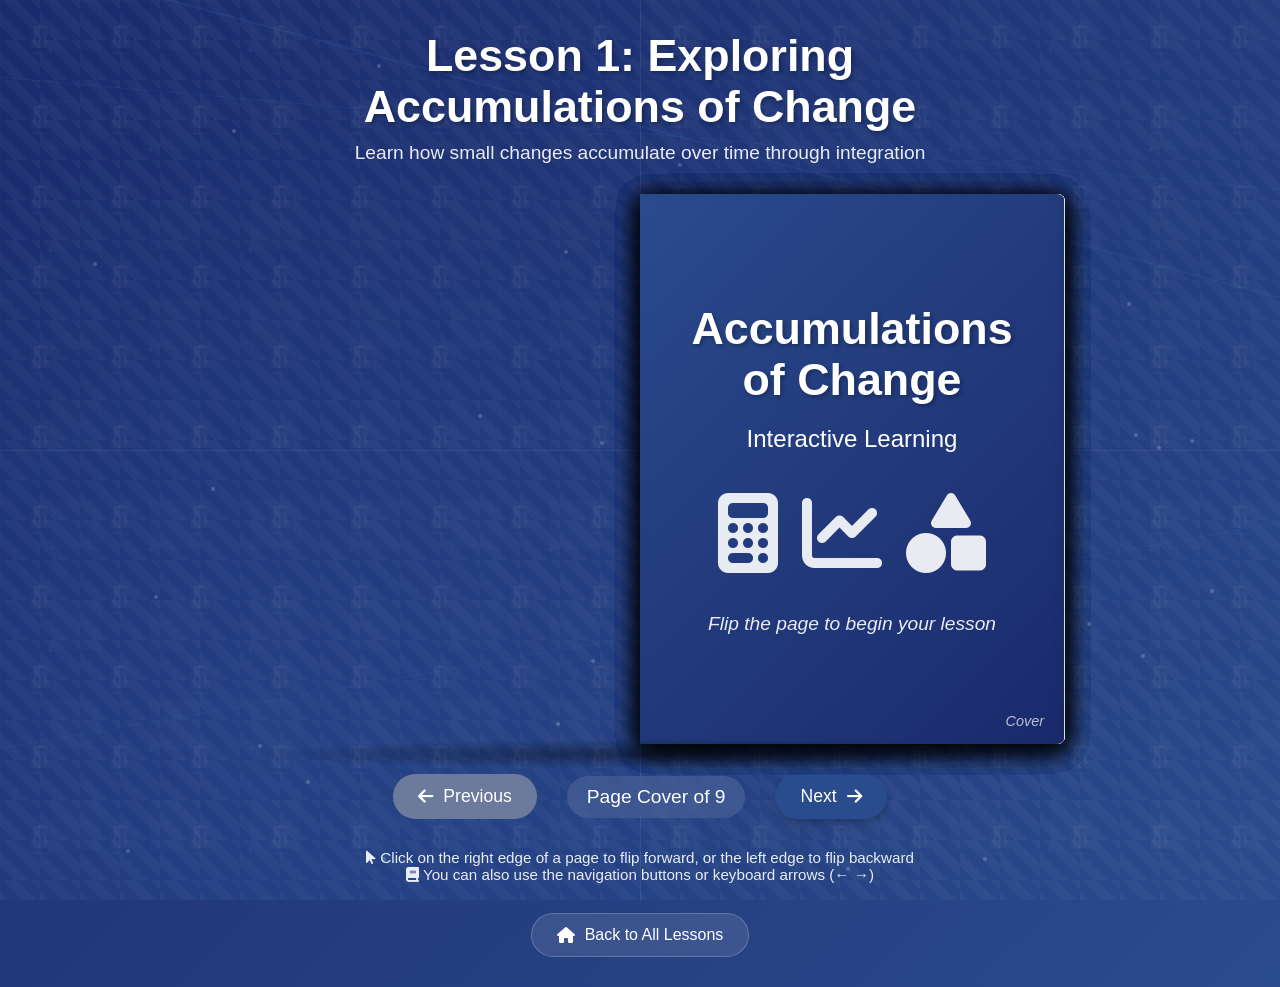
==== lesson1.html @ d8565ab4 "Add files via upload" ====
<!DOCTYPE html>
<html lang="en">
<head>
    <meta charset="UTF-8">
    <meta name="viewport" content="width=device-width, initial-scale=1.0">
    <title>Lesson 1: Accumulations of Change</title>
    <link rel="stylesheet" href="style.css">
    <link rel="stylesheet" href="https://cdnjs.cloudflare.com/ajax/libs/font-awesome/6.4.0/css/all.min.css">
</head>
<body>
    <div class="header">
        <h1>Lesson 1: Exploring Accumulations of Change</h1>
        <p>Learn how small changes accumulate over time through integration</p>
    </div>
    
    <div class="book-wrapper">
        <div class="book-container">
            <div class="book" id="book"></div>
            <div class="book-shadow"></div>
        </div>
    </div>
    
    <div class="controls">
        <button class="btn" id="prev-btn">
            <i class="fas fa-arrow-left"></i> Previous
        </button>
        
        <div class="page-indicator">
            Page <span id="current-page">1</span> of <span id="total-pages">8</span>
        </div>
        
        <button class="btn" id="next-btn">
            Next <i class="fas fa-arrow-right"></i>
        </button>
    </div>
    
    <div class="instructions">
        <p><i class="fas fa-mouse-pointer"></i> Click on the right edge of a page to flip forward, or the left edge to flip backward</p>
        <p><i class="fas fa-book"></i> You can also use the navigation buttons or keyboard arrows (← →)</p>
    </div>
    
    <div class="back-to-index">
        <a href="index.html">
            <i class="fas fa-home"></i> Back to All Lessons
        </a>
    </div>

    <script src="script.js"></script>
    <script>
        // Lesson 1 content - Accumulations of Change
        const lesson1Pages = [
            {
                bookTitle: "Accumulations of Change",
                title: "Introduction: Accumulations of Changes",
                content: `<p>The idea of <strong>accumulations of changes</strong> is one of the most powerful concepts in mathematics. It helps us answer this fundamental question:</p>
                <div class="math-example">
                    <p><strong>If you know HOW FAST something is changing, can you figure out HOW MUCH total change has happened?</strong></p>
                </div>
                <h3>Think of it like this:</h3>
                <p>1. <strong>Rate of change</strong> = speed, cost per item, growth per day, etc.<br>
                   &nbsp;&nbsp;&nbsp;(How fast something is piling up or being used)</p>
                <p>2. <strong>Small change</strong> = rate × a tiny bit of time (or quantity)<br>
                   &nbsp;&nbsp;&nbsp;Example: If speed is 60 mph for 0.1 hour, distance added = 60 × 0.1 = 6 miles</p>
                <p>3. <strong>Accumulation</strong> = Add up <em>all</em> those small changes<br>
                   &nbsp;&nbsp;&nbsp;This adding-up is what <strong>integration</strong> does in calculus</p>
                <h3>Visual Example</h3>
                <p>Imagine a car's speedometer (rate of change). The odometer (total distance) is just the <strong>accumulation of all speed × time slices</strong>. Integration is the math version of the odometer's job.</p>`
            },
            {
                title: "Example 1: Distance from Speed",
                content: `<h3>Problem:</h3>
                <p>A car moves with velocity <em>v(t) = 2t</em> (in meters/second), where <em>t</em> is time in seconds. Find the distance traveled between <em>t = 0</em> and <em>t = 5</em> seconds.</p>
                
                <div class="math-example">
                    <h3>Step 1 — Understand the accumulation idea</h3>
                    <p>Velocity is the <strong>rate of change</strong> of position.<br>
                    Small change in position over a tiny time interval <em>dt</em> is:<br>
                    <div class="formula">d(distance) = v(t) × dt</div></p>
                    <p>To accumulate (add up) all these small position changes from <em>t = 0</em> to <em>t = 5</em> means <strong>integrating v(t)</strong>.</p>
                </div>
                
                <div class="math-example">
                    <h3>Step 2 — Set up the integral</h3>
                    <div class="formula">Distance = ∫<sub>0</sub><sup>5</sup> v(t) dt = ∫<sub>0</sub><sup>5</sup> 2t dt</div>
                </div>
                
                <div class="math-example">
                    <h3>Step 3 — Evaluate</h3>
                    <div class="formula">∫ 2t dt = t² + C</div>
                    <p>So:</p>
                    <div class="formula">[t²]<sub>0</sub><sup>5</sup> = 5² - 0² = 25</div>
                </div>
                
                <h3>Step 4 — Interpret</h3>
                <p>The accumulated distance traveled = <strong>25 meters</strong>.</p>
                <p>This is a basic example: <strong>rate of change (velocity) integrated over time → net accumulation (distance)</strong>.</p>`
            },
            {
                title: "Example 2: Total Cost from Marginal Cost",
                content: `<h3>Problem:</h3>
                <p>A factory's <strong>marginal cost</strong> <em>C'(x)</em> (in dollars per item) to produce the <em>x</em>-th item is <em>C'(x) = 50 - 0.1x</em>. Find the total increase in cost from producing 10 items to producing 40 items.</p>
                
                <div class="math-example">
                    <h3>Step 1 — Understand the accumulation idea</h3>
                    <p>Marginal cost is the <strong>derivative</strong> of total cost <em>C(x)</em> with respect to number of items <em>x</em>.<br>
                    The extra cost for an additional <em>dx</em> items ≈ <em>C'(x) × dx</em>.<br>
                    Accumulating from <em>x = 10</em> to <em>x = 40</em> gives the increase in total cost over that range.</p>
                </div>
                
                <div class="math-example">
                    <h3>Step 2 — Set up the integral</h3>
                    <div class="formula">Increase in total cost = ∫<sub>10</sub><sup>40</sup> C'(x) dx = ∫<sub>10</sub><sup>40</sup> (50 - 0.1x) dx</div>
                </div>
                
                <div class="math-example">
                    <h3>Step 3 — Evaluate</h3>
                    <div class="formula">∫ (50 - 0.1x) dx = 50x - 0.1 × (x²/2) + k = 50x - 0.05x² + k</div>
                    <p>Evaluate definite integral:</p>
                    <div class="formula">[50x - 0.05x²]<sub>10</sub><sup>40</sup></div>
                    <p>First at <em>x = 40</em>:<br>
                    50(40) - 0.05(1600) = 2000 - 80 = 1920</p>
                    <p>Then at <em>x = 10</em>:<br>
                    50(10) - 0.05(100) = 500 - 5 = 495</p>
                    <p>Subtract:</p>
                    <div class="formula">1920 - 495 = 1425</div>
                </div>
                
                <h3>Step 4 — Interpret</h3>
                <p>Total additional cost going from production level 10 items to 40 items = <strong>$1,425</strong>.</p>
                <p>Again: <strong>rate of change (marginal cost) integrated over quantity → total accumulation (cost increase)</strong>.</p>`
            },
            {
    title: "Example 3: Piecewise Constant Velocity",
    content: `<h3>Graphical Problem:</h3>
    <p>Velocity <em>v(t)</em> (m/s) vs. time <em>t</em> (s) is piecewise constant:</p>
    <div class="formula">
        <div style="text-align: center; font-family: 'Cambria Math', serif;">
            v(t) = 
            <table style="display: inline-table; vertical-align: middle; margin: 0 10px;">
                <tr>
                    <td style="border-left: 2px solid #333; border-right: 2px solid #333; padding: 0 10px; text-align: center;">2</td>
                    <td style="padding-left: 10px;">0 ≤ t < 3</td>
                </tr>
                <tr>
                    <td style="border-left: 2px solid #333; border-right: 2px solid #333; padding: 0 10px; text-align: center;">-1</td>
                    <td style="padding-left: 10px;">3 ≤ t < 7</td>
                </tr>
                <tr>
                    <td style="border-left: 2px solid #333; border-right: 2px solid #333; padding: 0 10px; text-align: center;">0</td>
                    <td style="padding-left: 10px;">t ≥ 7</td>
                </tr>
            </table>
        </div>
    </div>
    <p>Initial position: <em>x(0) = 1 m</em>.<br>Find position at <em>t = 7 s</em>.</p>
    
    <!-- Rest of the content remains the same -->
    <div class="math-example">
        <h3>Step 1 — Graphical interpretation</h3>
        <p>The graph has horizontal segments:<br>
        • From t=0 to 3: rectangle height 2 (positive)<br>
        • From t=3 to 7: rectangle height -1 (negative)<br>
        • After t=7: height 0</p>
        <p>Position change = area under v(t) curve (signed area).</p>
    </div>
    
    <div class="math-example">
        <h3>Step 2 — Calculate accumulated change</h3>
        <div class="formula">Δx = ∫<sub>0</sub><sup>7</sup> v(t) dt</div>
        <p>For piecewise constant function:</p>
        <div class="formula">
            ∫<sub>0</sub><sup>3</sup> 2 dt = 2 × 3 = 6<br>
            ∫<sub>3</sub><sup>7</sup> (-1) dt = (-1) × 4 = -4
        </div>
        <div class="formula">Δx = 6 + (-4) = 2 m</div>
    </div>
    
    <div class="math-example">
        <h3>Step 3 — Add initial position</h3>
        <div class="formula">x(7) = x(0) + Δx = 1 + 2 = 3 m</div>
    </div>
    
    <h3>Step 4 — Interpret graphically</h3>
    <p>The net area under the velocity graph = 2 m of forward motion.<br>
    Initial position adds 1 m, so final position = 3 m from origin.</p>
    <p><strong>Key Insight:</strong> Areas above t-axis add; areas below subtract.</p>`
},
            {
                title: "Example 4: Triangular Rate Function",
                content: `<h3>Graphical Problem:</h3>
                <p>Water flows into a tank at rate <em>f(t)</em> (L/min) with triangular graph:</p>
                <div class="formula">
                • f(0) = 0<br>
                • Increases linearly to f(4) = 8<br>
                • Decreases linearly to f(10) = 0
                </div>
                <p>Tank starts empty. How much water at t = 10 min?</p>
                
                <div class="math-example">
                    <h3>Step 1 — Understand the graph shape</h3>
                    <p>The rate graph forms a triangle:<br>
                    • Peak at t=4, f=8<br>
                    • Base from t=0 to t=10<br>
                    Total volume = area under f(t) curve.</p>
                </div>
                
                <div class="math-example">
                    <h3>Step 2 — Calculate area in two parts</h3>
                    <p><strong>From t=0 to t=4:</strong> Right triangle, base=4, height=8</p>
                    <div class="formula">Area₁ = ½ × 4 × 8 = 16 L</div>
                    
                    <p><strong>From t=4 to t=10:</strong> Right triangle, base=6, height=8</p>
                    <div class="formula">Area₂ = ½ × 6 × 8 = 24 L</div>
                    
                    <p>Or recognize whole triangle: base=10, height=8</p>
                    <div class="formula">Total area = ½ × 10 × 8 = 40 L</div>
                </div>
                
                <div class="math-example">
                    <h3>Step 3 — Alternative calculus method</h3>
                    <p>For t=0 to 4: f(t) = 2t (slope = 8/4 = 2)</p>
                    <div class="formula">∫<sub>0</sub><sup>4</sup> 2t dt = [t²]<sub>0</sub><sup>4</sup> = 16</div>
                    
                    <p>For t=4 to 10: f(t) = 8 - (4/3)(t-4) (slope = -8/6 = -4/3)</p>
                    <div class="formula">∫<sub>4</sub><sup>10</sup> [8 - (4/3)(t-4)] dt</div>
                    <p>Let u = t-4, then:</p>
                    <div class="formula">∫<sub>0</sub><sup>6</sup> [8 - (4/3)u] du = [8u - (2/3)u²]<sub>0</sub><sup>6</sup><br>
                    = 48 - 24 = 24</div>
                </div>
                
                <h3>Step 4 — Total accumulation</h3>
                <div class="formula">V(10) = 16 + 24 = 40 L</div>
                <p><strong>Visual takeaway:</strong> The area under the triangular rate graph gives total accumulated water.</p>`
            },
            {
                title: "The Fundamental Connection",
                content: `<h3>Rate of Change ↔ Accumulation</h3>
                <p>These examples reveal the beautiful symmetry in calculus:</p>
                
                <div class="math-example">
                    <h3>Derivative (Differentiation)</h3>
                    <div class="formula">Given: Total amount<br>
                    Find: Rate of change</div>
                    <p><strong>Example:</strong> From distance function → find velocity</p>
                </div>
                
                <div class="math-example">
                    <h3>Integral (Integration)</h3>
                    <div class="formula">Given: Rate of change<br>
                    Find: Total accumulation</div>
                    <p><strong>Example:</strong> From velocity → find distance traveled</p>
                </div>
                
                <h3>The Fundamental Theorem of Calculus</h3>
                <p>This connection is formalized in one of the most important theorems in mathematics:</p>
                <div class="formula">∫<sub>a</sub><sup>b</sup> f'(x) dx = f(b) - f(a)</div>
                <p>In words: <em>The accumulation of the rate of change of f from a to b equals the total change in f from a to b.</em></p>
                
                <h3>Real-World Applications</h3>
                <p>This idea appears everywhere:</p>
                <p>• <strong>Physics:</strong> Velocity → Distance; Acceleration → Velocity</p>
                <p>• <strong>Economics:</strong> Marginal cost → Total cost; Marginal revenue → Total revenue</p>
                <p>• <strong>Biology:</strong> Growth rate → Total population</p>
                <p>• <strong>Engineering:</strong> Flow rate → Total volume</p>`
            },
            {
                title: "Visualizing Accumulation",
                content: `<h3>The Area Interpretation</h3>
                <p>Integration as accumulation has a beautiful geometric interpretation:</p>
                
                <div class="math-example">
                    <h3>Area Under a Curve</h3>
                    <p>The integral ∫<sub>a</sub><sup>b</sup> f(x) dx represents the <strong>area under the curve y = f(x)</strong> from x = a to x = b.</p>
                    <p>Why? Because each thin rectangle has area = height × width = f(x) × dx. Adding up all these rectangles gives the total area (total accumulation).</p>
                </div>
                
                <h3>Example Revisited: Distance from Speed</h3>
                <p>For <em>v(t) = 2t</em>:</p>
                <p>The area under the velocity curve from t=0 to t=5 is a triangle:</p>
                <div class="formula">Area = ½ × base × height = ½ × 5 × 10 = 25</div>
                <p>This matches our calculation! The area under the velocity curve equals the distance traveled.</p>
                
                <div class="math-example">
                    <h3>Key Insight</h3>
                    <p><strong>Integration = Adding up infinitely many infinitely thin rectangles</strong><br>
                    This solves the accumulation problem precisely.</p>
                </div>
                
                <h3>Net vs. Total Accumulation</h3>
                <p>Important distinction:</p>
                <p>• <strong>Net accumulation:</strong> ∫<sub>a</sub><sup>b</sup> f(x) dx (can be positive or negative)</p>
                <p>• <strong>Total accumulation:</strong> ∫<sub>a</sub><sup>b</sup> |f(x)| dx (always positive, sum of all changes)</p>
                <p>Example: If velocity goes negative (moving backward), net distance might be less than total distance traveled.</p>`
            },
            {
                title: "Summary and Practice",
                content: `<h3>Core Principle</h3>
                <div class="math-example">
                    <p><strong>Rate of Change → Integrated over interval → Total Accumulation</strong></p>
                </div>
                
                <h3>Step-by-Step Process</h3>
                <p>1. <strong>Identify the rate function</strong> (what's changing per unit)</p>
                <p>2. <strong>Set up the integral</strong> over the interval of interest</p>
                <p>3. <strong>Evaluate the integral</strong> (find the antiderivative)</p>
                <p>4. <strong>Interpret the result</strong> in context</p>
                
                <h3>Try It Yourself</h3>
                <div class="math-example">
                    <p><strong>Practice Problem 1:</strong><br>
                    Water flows into a tank at rate <em>r(t) = 3t²</em> liters/minute. How much water accumulates from t=1 to t=4 minutes?</p>
                    <p><em>Hint: Accumulation = ∫<sub>1</sub><sup>4</sup> 3t² dt</em></p>
                </div>
                
                <div class="math-example">
                    <p><strong>Practice Problem 2:</strong><br>
                    A population grows at rate <em>P'(t) = 100e<sup>0.02t</sup></em> people/year. Find the total population growth from year 0 to year 10.</p>
                </div>
                
                <h3>Key Formulas</h3>
                <div class="formula">Distance from velocity: ∫ v(t) dt</div>
                <div class="formula">Total cost from marginal cost: ∫ C'(x) dx</div>
                <div class="formula">Net change from rate: ∫<sub>a</sub><sup>b</sup> f'(x) dx = f(b) - f(a)</div>
                
                <p>Remember: Integration turns "how fast" into "how much" by accumulating all the tiny changes.</p>`
            }
        ];

        // Initialize the book with Lesson 1 content
        document.addEventListener('DOMContentLoaded', function() {
            initBook(lesson1Pages);
        });
    </script>
</body>
</html>
---- style.css ----
* {
    margin: 0;
    padding: 0;
    box-sizing: border-box;
    font-family: 'Segoe UI', Tahoma, Geneva, Verdana, sans-serif;
}

body {
    min-height: 100vh;
    background: linear-gradient(135deg, #1a2a6c, #2a4b8c);
    color: #333;
    overflow-x: hidden;
}

/* Book Container Styles */
.book-wrapper {
    position: relative;
    display: flex;
    justify-content: center;
    align-items: center;
    width: 100%;
    margin-bottom: 30px;
}

.book-container {
    position: relative;
    width: 850px;
    height: 550px;
    max-width: 90vw;
    perspective: 1800px;
    transform-style: preserve-3d;
}

.book {
    position: absolute;
    width: 100%;
    height: 100%;
    top: 0;
    left: 0;
    transform-style: preserve-3d;
    transform: translateX(0%) rotateY(0deg);
    transition: transform 0.8s cubic-bezier(0.175, 0.885, 0.32, 1.275);
}

.page {
    position: absolute;
    width: 50%;
    height: 100%;
    top: 0;
    left: 50%;
    transform-origin: left center;
    transform-style: preserve-3d;
    transition: transform 1.2s cubic-bezier(0.645, 0.045, 0.355, 1);
    box-shadow: 0 5px 25px rgba(0, 0, 0, 0.3);
    border-radius: 0 8px 8px 0;
    overflow: hidden;
    background-color: #f9f9f9;
}

.page-front, .page-back {
    position: absolute;
    width: 100%;
    height: 100%;
    top: 0;
    left: 0;
    backface-visibility: hidden;
    padding: 35px;
    background-color: #f9f9f9;
    display: flex;
    flex-direction: column;
    justify-content: space-between;
}

.page-front {
    border-right: 1px solid #ddd;
    box-shadow: inset -5px 0 10px rgba(0, 0, 0, 0.05);
}

.page-back {
    transform: rotateY(180deg);
    border-left: 1px solid #ddd;
    box-shadow: inset 5px 0 10px rgba(0, 0, 0, 0.05);
}

.page-number {
    position: absolute;
    bottom: 15px;
    font-size: 0.9rem;
    color: #666;
    font-style: italic;
}

.page-front .page-number {
    right: 20px;
}

.page-back .page-number {
    left: 20px;
}

.page-header {
    font-size: 1.8rem;
    color: #2a4b8c;
    margin-bottom: 20px;
    padding-bottom: 12px;
    border-bottom: 2px solid #e6e6e6;
}

.page-content {
    flex-grow: 1;
    overflow-y: auto;
    padding-right: 10px;
    line-height: 1.7;
}

.page-content h3 {
    color: #1a2a6c;
    margin: 18px 0 12px 0;
    font-size: 1.3rem;
}

.page-content p {
    margin-bottom: 15px;
}

.math-example {
    background-color: #f0f4ff;
    padding: 18px;
    border-radius: 8px;
    border-left: 4px solid #2a4b8c;
    margin: 18px 0;
    box-shadow: 0 3px 8px rgba(0, 0, 0, 0.05);
}

.formula {
    font-family: 'Cambria Math', serif;
    font-size: 1.4rem;
    text-align: center;
    padding: 12px;
    background-color: white;
    border-radius: 6px;
    box-shadow: 0 3px 6px rgba(0,0,0,0.08);
    margin: 12px 0;
    border: 1px solid #e0e0e0;
}

/* Controls */
.header {
    text-align: center;
    margin: 30px 0;
    color: white;
    max-width: 800px;
    margin-left: auto;
    margin-right: auto;
    padding: 0 20px;
}

.header h1 {
    font-size: 2.8rem;
    margin-bottom: 10px;
    text-shadow: 2px 2px 4px rgba(0, 0, 0, 0.3);
}

.header p {
    font-size: 1.2rem;
    opacity: 0.9;
}

.controls {
    display: flex;
    justify-content: center;
    align-items: center;
    gap: 30px;
    margin: 20px 0 30px 0;
    z-index: 10;
}

.btn {
    padding: 12px 25px;
    background-color: #2a4b8c;
    color: white;
    border: none;
    border-radius: 50px;
    font-size: 1.1rem;
    cursor: pointer;
    transition: all 0.3s ease;
    display: flex;
    align-items: center;
    gap: 10px;
    box-shadow: 0 4px 8px rgba(0, 0, 0, 0.2);
}

.btn:hover {
    background-color: #1a2a6c;
    transform: translateY(-3px);
    box-shadow: 0 6px 12px rgba(0, 0, 0, 0.25);
}

.btn:disabled {
    background-color: #6c7a9c;
    cursor: not-allowed;
    transform: none;
    box-shadow: none;
}

.page-indicator {
    color: white;
    font-size: 1.2rem;
    padding: 10px 20px;
    background-color: rgba(255, 255, 255, 0.1);
    border-radius: 50px;
    min-width: 140px;
    text-align: center;
    backdrop-filter: blur(5px);
}

.instructions {
    color: white;
    text-align: center;
    margin: 30px 0;
    max-width: 600px;
    margin-left: auto;
    margin-right: auto;
    opacity: 0.9;
    font-size: 0.95rem;
    padding: 0 20px;
}

/* Page flipping states */
.flipped {
    transform: rotateY(-180deg);
}

/* Decorative book shadow */
.book-shadow {
    position: absolute;
    width: 90%;
    height: 30px;
    bottom: -25px;
    left: 5%;
    background: radial-gradient(ellipse at center, rgba(0,0,0,0.4) 0%, rgba(0,0,0,0) 70%);
    border-radius: 50%;
    z-index: 1;
}

/* Back to index link */
.back-to-index {
    text-align: center;
    margin: 30px 0;
}

.back-to-index a {
    display: inline-flex;
    align-items: center;
    gap: 10px;
    padding: 12px 25px;
    background-color: rgba(255, 255, 255, 0.1);
    color: white;
    text-decoration: none;
    border-radius: 50px;
    transition: all 0.3s ease;
    backdrop-filter: blur(5px);
    border: 1px solid rgba(255, 255, 255, 0.2);
}

.back-to-index a:hover {
    background-color: rgba(255, 255, 255, 0.2);
    transform: translateY(-3px);
    box-shadow: 0 5px 15px rgba(0, 0, 0, 0.2);
}

/* Responsive adjustments */
@media (max-width: 900px) {
    .book-container {
        height: 500px;
    }
    
    .page-header {
        font-size: 1.6rem;
    }
    
    .header h1 {
        font-size: 2.3rem;
    }
}

@media (max-width: 768px) {
    .book-container {
        height: 450px;
    }
    
    .page-front, .page-back {
        padding: 25px 18px;
    }
    
    .header h1 {
        font-size: 2rem;
    }
    
    .controls {
        flex-direction: column;
        gap: 15px;
    }
}

@media (max-width: 600px) {
    .book-container {
        height: 400px;
    }
    
    .page-header {
        font-size: 1.4rem;
    }
    
    .page-content h3 {
        font-size: 1.2rem;
    }
    
    .formula {
        font-size: 1.2rem;
        padding: 10px;
    }
}

/* Hide scrollbar for page content */
.page-content::-webkit-scrollbar {
    width: 6px;
}

.page-content::-webkit-scrollbar-track {
    background: #f1f1f1;
    border-radius: 3px;
}

.page-content::-webkit-scrollbar-thumb {
    background: #c1c1c1;
    border-radius: 3px;
}

.page-content::-webkit-scrollbar-thumb:hover {
    background: #a1a1a1;
}

/* ===== COOL MATH BACKGROUND DESIGN ===== */
body::before {
    content: "";
    position: fixed;
    top: 0;
    left: 0;
    width: 100%;
    height: 100%;
    background: 
        /* Large grid for depth */
        linear-gradient(rgba(42, 75, 140, 0.1) 1px, transparent 1px),
        linear-gradient(90deg, rgba(42, 75, 140, 0.1) 1px, transparent 1px),
        /* Dots pattern */
        radial-gradient(circle at 25% 25%, rgba(74, 144, 226, 0.15) 1px, transparent 2px),
        radial-gradient(circle at 75% 75%, rgba(74, 144, 226, 0.15) 1px, transparent 2px),
        /* Diagonal lines */
        repeating-linear-gradient(
            45deg,
            transparent,
            transparent 10px,
            rgba(255, 255, 255, 0.03) 10px,
            rgba(255, 255, 255, 0.03) 20px
        ),
        /* Main gradient */
        linear-gradient(135deg, #1a2a6c, #2a4b8c);
    
    background-size: 
        100px 100px, /* Grid size */
        100px 100px, /* Grid size */
        200px 200px, /* Dots pattern */
        200px 200px, /* Dots pattern */
        40px 40px,   /* Diagonal lines */
        cover;       /* Main gradient */
    
    z-index: -1;
    pointer-events: none;
}

/* Floating math symbols animation */
body::after {
    content: "";
    position: fixed;
    top: 0;
    left: 0;
    width: 100%;
    height: 100%;
    background-image: 
        url("data:image/svg+xml,%3Csvg xmlns='http://www.w3.org/2000/svg' width='100' height='100' viewBox='0 0 100 100'%3E%3Ctext x='50' y='60' font-family='Arial' font-size='40' text-anchor='middle' fill='rgba(255,255,255,0.05)'%3E∫%3C/text%3E%3C/svg%3E"),
        url("data:image/svg+xml,%3Csvg xmlns='http://www.w3.org/2000/svg' width='100' height='100' viewBox='0 0 100 100'%3E%3Ctext x='50' y='60' font-family='Arial' font-size='40' text-anchor='middle' fill='rgba(255,255,255,0.05)'%3E∑%3C/text%3E%3C/svg%3E"),
        url("data:image/svg+xml,%3Csvg xmlns='http://www.w3.org/2000/svg' width='100' height='100' viewBox='0 0 100 100'%3E%3Ctext x='50' y='60' font-family='Arial' font-size='40' text-anchor='middle' fill='rgba(255,255,255,0.05)'%3E∞%3C/text%3E%3C/svg%3E"),
        url("data:image/svg+xml,%3Csvg xmlns='http://www.w3.org/2000/svg' width='100' height='100' viewBox='0 0 100 100'%3E%3Ctext x='50' y='60' font-family='Arial' font-size='40' text-anchor='middle' fill='rgba(255,255,255,0.05)'%3Eπ%3C/text%3E%3C/svg%3E"),
        url("data:image/svg+xml,%3Csvg xmlns='http://www.w3.org/2000/svg' width='100' height='100' viewBox='0 0 100 100'%3E%3Ctext x='50' y='60' font-family='Arial' font-size='40' text-anchor='middle' fill='rgba(255,255,255,0.05)'%3EΔ%3C/text%3E%3C/svg%3E"),
        url("data:image/svg+xml,%3Csvg xmlns='http://www.w3.org/2000/svg' width='100' height='100' viewBox='0 0 100 100'%3E%3Ctext x='50' y='60' font-family='Arial' font-size='40' text-anchor='middle' fill='rgba(255,255,255,0.05)'%3Eθ%3C/text%3E%3C/svg%3E");
    
    background-size: 80px 80px;
    opacity: 0.4;
    z-index: -1;
    pointer-events: none;
    animation: floatSymbols 120s linear infinite;
}

/* Animated graph lines */
.graph-lines {
    position: fixed;
    top: 0;
    left: 0;
    width: 100%;
    height: 100%;
    z-index: -1;
    pointer-events: none;
    overflow: hidden;
}

.graph-line {
    position: absolute;
    background: rgba(74, 144, 226, 0.1);
    animation: drawGraph 20s linear infinite;
}

.graph-line:nth-child(1) {
    top: 30%;
    left: -100px;
    width: 200%;
    height: 2px;
    transform: rotate(15deg);
    animation-delay: 0s;
}

.graph-line:nth-child(2) {
    top: 60%;
    left: -100px;
    width: 200%;
    height: 1px;
    transform: rotate(-10deg);
    animation-delay: 5s;
}

.graph-line:nth-child(3) {
    top: 20%;
    left: -100px;
    width: 200%;
    height: 1px;
    transform: rotate(5deg);
    animation-delay: 10s;
}

/* Coordinate system */
.coordinate-system {
    position: fixed;
    top: 0;
    left: 0;
    width: 100%;
    height: 100%;
    z-index: -1;
    pointer-events: none;
}

.x-axis, .y-axis {
    position: absolute;
    background: rgba(255, 255, 255, 0.08);
}

.x-axis {
    top: 50%;
    left: 0;
    width: 100%;
    height: 1px;
}

.y-axis {
    top: 0;
    left: 50%;
    width: 1px;
    height: 100%;
}

/* Animated particles */
.math-particles {
    position: fixed;
    top: 0;
    left: 0;
    width: 100%;
    height: 100%;
    z-index: -1;
    pointer-events: none;
}

.particle {
    position: absolute;
    width: 4px;
    height: 4px;
    background: rgba(255, 255, 255, 0.2);
    border-radius: 50%;
    animation: floatParticle 15s infinite linear;
}

/* Parallax layers */
.parallax-layer {
    position: fixed;
    top: 0;
    left: 0;
    width: 100%;
    height: 100%;
    z-index: -1;
    pointer-events: none;
}

.layer-1 {
    background: 
        radial-gradient(circle at 20% 80%, rgba(74, 144, 226, 0.15) 0%, transparent 50%),
        radial-gradient(circle at 80% 20%, rgba(26, 42, 108, 0.15) 0%, transparent 50%);
    opacity: 0.6;
}

.layer-2 {
    background: 
        repeating-linear-gradient(
            90deg,
            transparent,
            transparent 50px,
            rgba(255, 255, 255, 0.02) 50px,
            rgba(255, 255, 255, 0.02) 100px
        ),
        repeating-linear-gradient(
            0deg,
            transparent,
            transparent 50px,
            rgba(255, 255, 255, 0.02) 50px,
            rgba(255, 255, 255, 0.02) 100px
        );
    opacity: 0.3;
}

/* Animations */
@keyframes floatSymbols {
    0% {
        background-position: 
            0% 0%,
            10% 20%,
            20% 40%,
            30% 60%,
            40% 80%,
            50% 100%;
    }
    100% {
        background-position: 
            100% 100%,
            110% 120%,
            120% 140%,
            130% 160%,
            140% 180%,
            150% 200%;
    }
}

@keyframes drawGraph {
    0% {
        transform: translateX(-100%) rotate(var(--rotate, 0deg));
    }
    100% {
        transform: translateX(100%) rotate(var(--rotate, 0deg));
    }
}

@keyframes floatParticle {
    0% {
        transform: translateY(100vh) translateX(0) rotate(0deg);
        opacity: 0;
    }
    10% {
        opacity: 0.5;
    }
    90% {
        opacity: 0.5;
    }
    100% {
        transform: translateY(-100px) translateX(100px) rotate(360deg);
        opacity: 0;
    }
}

/* Enhanced body styles with the new background */
body {
    min-height: 100vh;
    background: linear-gradient(135deg, #1a2a6c, #2a4b8c);
    color: #333;
    overflow-x: hidden;
    position: relative;
}
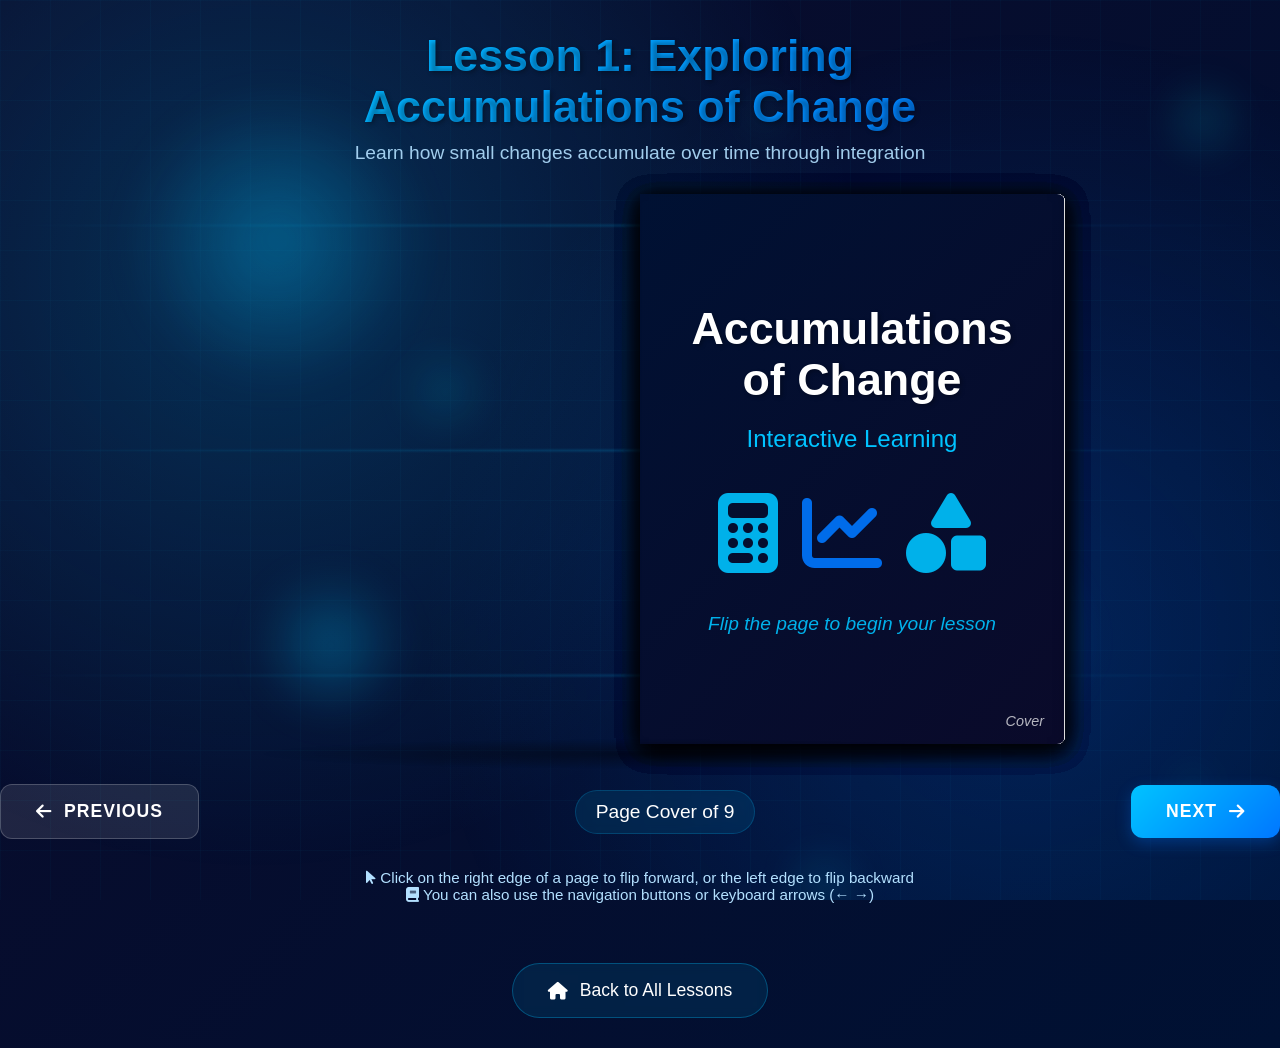
==== commit 5638f67f: "Update lesson1.html" ====
--- a/lesson1.html
+++ b/lesson1.html
@@ -4,7 +4,7 @@
     <meta charset="UTF-8">
     <meta name="viewport" content="width=device-width, initial-scale=1.0">
     <title>Lesson 1: Accumulations of Change</title>
-    <link rel="stylesheet" href="style.css">
+    <link rel="stylesheet" href="./style.css">
     <link rel="stylesheet" href="https://cdnjs.cloudflare.com/ajax/libs/font-awesome/6.4.0/css/all.min.css">
 </head>
 <body>
@@ -332,4 +332,5 @@
         });
     </script>
 </body>
-</html>+
+</html>
--- a/style.css
+++ b/style.css
@@ -7,12 +7,389 @@
 
 body {
     min-height: 100vh;
-    background: linear-gradient(135deg, #1a2a6c, #2a4b8c);
-    color: #333;
+    background: linear-gradient(135deg, #0a0a2a, #001133);
+    color: #e6f7ff;
     overflow-x: hidden;
-}
-
-/* Book Container Styles */
+    position: relative;
+}
+
+/* Neon Background Effects */
+.neon-bg {
+    position: fixed;
+    top: 0;
+    left: 0;
+    width: 100%;
+    height: 100%;
+    z-index: -1;
+    overflow: hidden;
+}
+
+.neon-grid {
+    position: absolute;
+    width: 100%;
+    height: 100%;
+    background-image: 
+        linear-gradient(rgba(0, 195, 255, 0.1) 1px, transparent 1px),
+        linear-gradient(90deg, rgba(0, 195, 255, 0.1) 1px, transparent 1px);
+    background-size: 50px 50px;
+    opacity: 0.3;
+}
+
+.neon-pulse {
+    position: absolute;
+    width: 100%;
+    height: 100%;
+    background: radial-gradient(circle at 20% 30%, rgba(0, 195, 255, 0.2) 0%, transparent 50%),
+               radial-gradient(circle at 80% 70%, rgba(0, 119, 255, 0.2) 0%, transparent 50%);
+    animation: pulse 8s ease-in-out infinite alternate;
+}
+
+.neon-orbs {
+    position: absolute;
+    width: 100%;
+    height: 100%;
+}
+
+.neon-orb {
+    position: absolute;
+    border-radius: 50%;
+    background: radial-gradient(circle, rgba(0, 195, 255, 0.3), transparent 70%);
+    filter: blur(20px);
+    animation: float 15s infinite linear;
+}
+
+.neon-orb:nth-child(1) {
+    width: 300px;
+    height: 300px;
+    top: 10%;
+    left: 10%;
+    animation-duration: 20s;
+}
+
+.neon-orb:nth-child(2) {
+    width: 200px;
+    height: 200px;
+    top: 60%;
+    right: 15%;
+    animation-duration: 15s;
+    animation-delay: -5s;
+}
+
+.neon-orb:nth-child(3) {
+    width: 150px;
+    height: 150px;
+    bottom: 20%;
+    left: 20%;
+    animation-duration: 25s;
+    animation-delay: -10s;
+}
+
+.neon-lines {
+    position: absolute;
+    width: 100%;
+    height: 100%;
+}
+
+.neon-line {
+    position: absolute;
+    background: linear-gradient(90deg, transparent, rgba(0, 195, 255, 0.4), transparent);
+    height: 1px;
+    width: 100%;
+    filter: blur(1px);
+    animation: scan 4s linear infinite;
+}
+
+.neon-line:nth-child(1) {
+    top: 25%;
+    animation-delay: 0s;
+}
+
+.neon-line:nth-child(2) {
+    top: 50%;
+    animation-delay: -2s;
+}
+
+.neon-line:nth-child(3) {
+    top: 75%;
+    animation-delay: -1s;
+}
+
+/* Index Page Specific Styles */
+.lessons-container {
+    max-width: 1200px;
+    margin: 0 auto;
+    padding: 40px 20px;
+    position: relative;
+    z-index: 1;
+}
+
+.lessons-header {
+    text-align: center;
+    margin-bottom: 60px;
+    padding: 40px 20px;
+    background: rgba(0, 30, 60, 0.7);
+    backdrop-filter: blur(10px);
+    border-radius: 20px;
+    border: 1px solid rgba(0, 195, 255, 0.3);
+    box-shadow: 
+        0 10px 30px rgba(0, 0, 0, 0.4),
+        inset 0 1px 0 rgba(255, 255, 255, 0.1),
+        0 0 20px rgba(0, 195, 255, 0.2);
+}
+
+.lessons-header h1 {
+    font-size: 3.5rem;
+    margin-bottom: 20px;
+    background: linear-gradient(135deg, #00c3ff, #0077ff);
+    -webkit-background-clip: text;
+    -webkit-text-fill-color: transparent;
+    text-shadow: 0 0 20px rgba(0, 195, 255, 0.3);
+    letter-spacing: 1px;
+}
+
+.lessons-header p {
+    font-size: 1.3rem;
+    color: #b3e0ff;
+    max-width: 800px;
+    margin: 0 auto 30px;
+    line-height: 1.6;
+}
+
+.feature-highlight {
+    font-size: 1.1rem;
+    margin-top: 30px;
+    background: rgba(0, 195, 255, 0.1);
+    padding: 20px;
+    border-radius: 15px;
+    border: 1px solid rgba(0, 195, 255, 0.2);
+    color: #00c3ff;
+    box-shadow: 0 0 15px rgba(0, 195, 255, 0.1);
+}
+
+.lessons-grid {
+    display: grid;
+    grid-template-columns: repeat(auto-fill, minmax(350px, 1fr));
+    gap: 30px;
+    margin-bottom: 80px;
+}
+
+.lesson-card {
+    background: rgba(0, 20, 40, 0.8);
+    backdrop-filter: blur(15px);
+    border-radius: 20px;
+    padding: 30px;
+    color: #e6f7ff;
+    text-decoration: none;
+    transition: all 0.4s cubic-bezier(0.175, 0.885, 0.32, 1.275);
+    border: 1px solid rgba(0, 195, 255, 0.2);
+    box-shadow: 
+        0 10px 30px rgba(0, 0, 0, 0.3),
+        inset 0 1px 0 rgba(255, 255, 255, 0.05);
+    display: flex;
+    flex-direction: column;
+    height: 100%;
+    position: relative;
+    overflow: hidden;
+}
+
+.lesson-card::before {
+    content: '';
+    position: absolute;
+    top: 0;
+    left: -100%;
+    width: 100%;
+    height: 100%;
+    background: linear-gradient(90deg, transparent, rgba(0, 195, 255, 0.1), transparent);
+    transition: left 0.6s;
+}
+
+.lesson-card:hover {
+    transform: translateY(-10px) scale(1.02);
+    border-color: rgba(0, 195, 255, 0.5);
+    box-shadow: 
+        0 20px 40px rgba(0, 0, 0, 0.4),
+        0 0 30px rgba(0, 195, 255, 0.3),
+        inset 0 1px 0 rgba(255, 255, 255, 0.1);
+}
+
+.lesson-card:hover::before {
+    left: 100%;
+}
+
+.lesson-number {
+    font-size: 1.5rem;
+    font-weight: bold;
+    color: #00c3ff;
+    margin-bottom: 20px;
+    display: flex;
+    align-items: center;
+    gap: 15px;
+    text-shadow: 0 0 10px rgba(0, 195, 255, 0.3);
+}
+
+.lesson-number i {
+    font-size: 2rem;
+    filter: drop-shadow(0 0 5px rgba(0, 195, 255, 0.5));
+}
+
+.lesson-title {
+    font-size: 1.7rem;
+    margin-bottom: 20px;
+    line-height: 1.4;
+    color: #ffffff;
+    font-weight: 600;
+}
+
+.lesson-description {
+    font-size: 1.05rem;
+    color: #b3e0ff;
+    line-height: 1.7;
+    flex-grow: 1;
+    margin-bottom: 25px;
+}
+
+.lesson-link {
+    margin-top: auto;
+    padding: 15px 25px;
+    background: linear-gradient(135deg, #00c3ff, #0077ff);
+    border-radius: 12px;
+    text-align: center;
+    font-weight: 600;
+    transition: all 0.3s ease;
+    display: flex;
+    align-items: center;
+    justify-content: center;
+    gap: 12px;
+    color: white;
+    text-transform: uppercase;
+    letter-spacing: 1px;
+    font-size: 0.95rem;
+    box-shadow: 0 5px 15px rgba(0, 119, 255, 0.3);
+    border: none;
+    position: relative;
+    overflow: hidden;
+}
+
+.lesson-link::before {
+    content: '';
+    position: absolute;
+    top: 0;
+    left: -100%;
+    width: 100%;
+    height: 100%;
+    background: linear-gradient(90deg, transparent, rgba(255, 255, 255, 0.2), transparent);
+    transition: left 0.5s;
+}
+
+.lesson-card:hover .lesson-link {
+    background: linear-gradient(135deg, #0077ff, #0055cc);
+    box-shadow: 0 8px 20px rgba(0, 119, 255, 0.4);
+    transform: translateY(-2px);
+}
+
+.lesson-card:hover .lesson-link::before {
+    left: 100%;
+}
+
+.lesson-card[href="practice.html"] {
+    background: linear-gradient(135deg, rgba(155, 89, 182, 0.9), rgba(142, 68, 173, 0.9));
+    border-color: rgba(255, 255, 255, 0.3);
+}
+
+.lesson-card[href="practice.html"] .lesson-number {
+    color: #ffffff;
+}
+
+.lesson-card[href="practice.html"] .lesson-link {
+    background: linear-gradient(135deg, #ffffff, #e0b0ff);
+    color: #8e44ad;
+}
+
+.features {
+    display: flex;
+    flex-wrap: wrap;
+    justify-content: center;
+    gap: 40px;
+    margin-top: 80px;
+    color: #e6f7ff;
+}
+
+.feature {
+    text-align: center;
+    max-width: 300px;
+    padding: 30px;
+    background: rgba(0, 30, 60, 0.7);
+    backdrop-filter: blur(10px);
+    border-radius: 20px;
+    border: 1px solid rgba(0, 195, 255, 0.2);
+    box-shadow: 0 10px 30px rgba(0, 0, 0, 0.3);
+    transition: transform 0.3s ease;
+}
+
+.feature:hover {
+    transform: translateY(-5px);
+    border-color: rgba(0, 195, 255, 0.4);
+}
+
+.feature i {
+    font-size: 3.5rem;
+    background: linear-gradient(135deg, #00c3ff, #0077ff);
+    -webkit-background-clip: text;
+    -webkit-text-fill-color: transparent;
+    margin-bottom: 25px;
+    filter: drop-shadow(0 0 10px rgba(0, 195, 255, 0.3));
+}
+
+.feature h3 {
+    font-size: 1.6rem;
+    margin-bottom: 15px;
+    color: #ffffff;
+}
+
+.feature p {
+    font-size: 1.05rem;
+    color: #b3e0ff;
+    line-height: 1.6;
+}
+
+.footer {
+    text-align: center;
+    color: #b3e0ff;
+    padding: 50px 0;
+    margin-top: 80px;
+    border-top: 1px solid rgba(0, 195, 255, 0.2);
+    background: rgba(0, 20, 40, 0.7);
+    backdrop-filter: blur(10px);
+    border-radius: 20px;
+}
+
+.creator-credit {
+    margin-top: 25px;
+    font-size: 1.1rem;
+    background: rgba(0, 195, 255, 0.1);
+    padding: 15px 30px;
+    border-radius: 15px;
+    display: inline-flex;
+    align-items: center;
+    gap: 15px;
+    border: 1px solid rgba(0, 195, 255, 0.2);
+    box-shadow: 0 5px 15px rgba(0, 0, 0, 0.2);
+}
+
+.creator-credit img {
+    width: 50px;
+    height: 50px;
+    border-radius: 50%;
+    border: 2px solid #00c3ff;
+    box-shadow: 0 0 15px rgba(0, 195, 255, 0.3);
+}
+
+.creator-credit strong {
+    color: #ffffff;
+    font-size: 1.2rem;
+}
+
+/* Book Container Styles for Lesson Pages */
 .book-wrapper {
     position: relative;
     display: flex;
@@ -54,7 +431,7 @@
     box-shadow: 0 5px 25px rgba(0, 0, 0, 0.3);
     border-radius: 0 8px 8px 0;
     overflow: hidden;
-    background-color: #f9f9f9;
+    background-color: rgba(249, 249, 249, 0.95);
 }
 
 .page-front, .page-back {
@@ -65,10 +442,11 @@
     left: 0;
     backface-visibility: hidden;
     padding: 35px;
-    background-color: #f9f9f9;
+    background-color: rgba(249, 249, 249, 0.95);
     display: flex;
     flex-direction: column;
     justify-content: space-between;
+    color: #001133;
 }
 
 .page-front {
@@ -100,7 +478,7 @@
 
 .page-header {
     font-size: 1.8rem;
-    color: #2a4b8c;
+    color: #0077ff;
     margin-bottom: 20px;
     padding-bottom: 12px;
     border-bottom: 2px solid #e6e6e6;
@@ -111,25 +489,28 @@
     overflow-y: auto;
     padding-right: 10px;
     line-height: 1.7;
+    color: #001133;
 }
 
 .page-content h3 {
-    color: #1a2a6c;
+    color: #0055cc;
     margin: 18px 0 12px 0;
     font-size: 1.3rem;
 }
 
 .page-content p {
     margin-bottom: 15px;
+    color: #001133;
 }
 
 .math-example {
-    background-color: #f0f4ff;
+    background-color: rgba(240, 244, 255, 0.9);
     padding: 18px;
     border-radius: 8px;
-    border-left: 4px solid #2a4b8c;
+    border-left: 4px solid #0077ff;
     margin: 18px 0;
     box-shadow: 0 3px 8px rgba(0, 0, 0, 0.05);
+    color: #001133;
 }
 
 .formula {
@@ -142,9 +523,10 @@
     box-shadow: 0 3px 6px rgba(0,0,0,0.08);
     margin: 12px 0;
     border: 1px solid #e0e0e0;
-}
-
-/* Controls */
+    color: #001133;
+}
+
+/* Controls for Lesson Pages */
 .header {
     text-align: center;
     margin: 30px 0;
@@ -159,11 +541,15 @@
     font-size: 2.8rem;
     margin-bottom: 10px;
     text-shadow: 2px 2px 4px rgba(0, 0, 0, 0.3);
+    background: linear-gradient(135deg, #00c3ff, #0077ff);
+    -webkit-background-clip: text;
+    -webkit-text-fill-color: transparent;
 }
 
 .header p {
     font-size: 1.2rem;
     opacity: 0.9;
+    color: #b3e0ff;
 }
 
 .controls {
@@ -177,7 +563,7 @@
 
 .btn {
     padding: 12px 25px;
-    background-color: #2a4b8c;
+    background: linear-gradient(135deg, #00c3ff, #0077ff);
     color: white;
     border: none;
     border-radius: 50px;
@@ -187,17 +573,17 @@
     display: flex;
     align-items: center;
     gap: 10px;
-    box-shadow: 0 4px 8px rgba(0, 0, 0, 0.2);
+    box-shadow: 0 4px 8px rgba(0, 195, 255, 0.2);
 }
 
 .btn:hover {
-    background-color: #1a2a6c;
+    background: linear-gradient(135deg, #0077ff, #0055cc);
     transform: translateY(-3px);
-    box-shadow: 0 6px 12px rgba(0, 0, 0, 0.25);
+    box-shadow: 0 6px 12px rgba(0, 119, 255, 0.25);
 }
 
 .btn:disabled {
-    background-color: #6c7a9c;
+    background: #6c7a9c;
     cursor: not-allowed;
     transform: none;
     box-shadow: none;
@@ -207,21 +593,21 @@
     color: white;
     font-size: 1.2rem;
     padding: 10px 20px;
-    background-color: rgba(255, 255, 255, 0.1);
+    background-color: rgba(0, 195, 255, 0.1);
     border-radius: 50px;
     min-width: 140px;
     text-align: center;
     backdrop-filter: blur(5px);
+    border: 1px solid rgba(0, 195, 255, 0.2);
 }
 
 .instructions {
-    color: white;
+    color: #b3e0ff;
     text-align: center;
     margin: 30px 0;
     max-width: 600px;
     margin-left: auto;
     margin-right: auto;
-    opacity: 0.9;
     font-size: 0.95rem;
     padding: 0 20px;
 }
@@ -254,19 +640,19 @@
     align-items: center;
     gap: 10px;
     padding: 12px 25px;
-    background-color: rgba(255, 255, 255, 0.1);
+    background-color: rgba(0, 195, 255, 0.1);
     color: white;
     text-decoration: none;
     border-radius: 50px;
     transition: all 0.3s ease;
     backdrop-filter: blur(5px);
-    border: 1px solid rgba(255, 255, 255, 0.2);
+    border: 1px solid rgba(0, 195, 255, 0.2);
 }
 
 .back-to-index a:hover {
-    background-color: rgba(255, 255, 255, 0.2);
+    background-color: rgba(0, 195, 255, 0.2);
     transform: translateY(-3px);
-    box-shadow: 0 5px 15px rgba(0, 0, 0, 0.2);
+    box-shadow: 0 5px 15px rgba(0, 195, 255, 0.2);
 }
 
 /* Responsive adjustments */
@@ -282,6 +668,10 @@
     .header h1 {
         font-size: 2.3rem;
     }
+    
+    .lessons-header h1 {
+        font-size: 2.8rem;
+    }
 }
 
 @media (max-width: 768px) {
@@ -301,6 +691,31 @@
         flex-direction: column;
         gap: 15px;
     }
+    
+    .lessons-header h1 {
+        font-size: 2.3rem;
+    }
+    
+    .lessons-grid {
+        grid-template-columns: 1fr;
+    }
+    
+    .features {
+        flex-direction: column;
+        align-items: center;
+        gap: 25px;
+    }
+    
+    .feature {
+        max-width: 100%;
+        width: 100%;
+    }
+    
+    .creator-credit {
+        flex-direction: column;
+        gap: 10px;
+        padding: 20px;
+    }
 }
 
 @media (max-width: 600px) {
@@ -320,6 +735,29 @@
         font-size: 1.2rem;
         padding: 10px;
     }
+    
+    .lessons-header h1 {
+        font-size: 2rem;
+    }
+    
+    .lesson-title {
+        font-size: 1.5rem;
+    }
+    
+    .creator-credit img {
+        width: 40px;
+        height: 40px;
+    }
+}
+
+@media (max-width: 480px) {
+    .lessons-header h1 {
+        font-size: 1.8rem;
+    }
+    
+    .lesson-title {
+        font-size: 1.3rem;
+    }
 }
 
 /* Hide scrollbar for page content */
@@ -341,252 +779,666 @@
     background: #a1a1a1;
 }
 
-/* ===== COOL MATH BACKGROUND DESIGN ===== */
-body::before {
-    content: "";
-    position: fixed;
+/* Animations */
+@keyframes pulse {
+    0% { opacity: 0.5; }
+    100% { opacity: 1; }
+}
+
+@keyframes float {
+    0% { transform: translate(0, 0) rotate(0deg); }
+    25% { transform: translate(20px, -20px) rotate(90deg); }
+    50% { transform: translate(0, -40px) rotate(180deg); }
+    75% { transform: translate(-20px, -20px) rotate(270deg); }
+    100% { transform: translate(0, 0) rotate(360deg); }
+}
+
+@keyframes scan {
+    0% { transform: translateX(-100%); }
+    100% { transform: translateX(100%); }
+}
+
+/* Scrollbar styling */
+::-webkit-scrollbar {
+    width: 10px;
+}
+
+::-webkit-scrollbar-track {
+    background: rgba(0, 20, 40, 0.8);
+    border-radius: 5px;
+}
+
+::-webkit-scrollbar-thumb {
+    background: linear-gradient(135deg, #00c3ff, #0077ff);
+    border-radius: 5px;
+}
+
+::-webkit-scrollbar-thumb:hover {
+    background: linear-gradient(135deg, #0077ff, #0055cc);
+}
+
+/* ===== NEON PRACTICE PAGE STYLES ===== */
+.practice-container {
+    max-width: 1200px;
+    margin: 0 auto;
+    padding: 40px 20px;
+    position: relative;
+    z-index: 1;
+}
+
+.practice-header {
+    text-align: center;
+    margin-bottom: 60px;
+    padding: 40px 20px;
+    background: rgba(0, 30, 60, 0.7);
+    backdrop-filter: blur(10px);
+    border-radius: 20px;
+    border: 1px solid rgba(0, 195, 255, 0.3);
+    box-shadow: 
+        0 10px 30px rgba(0, 0, 0, 0.4),
+        inset 0 1px 0 rgba(255, 255, 255, 0.1),
+        0 0 20px rgba(0, 195, 255, 0.2);
+}
+
+.practice-header h1 {
+    font-size: 3rem;
+    margin-bottom: 20px;
+    background: linear-gradient(135deg, #00c3ff, #0077ff);
+    -webkit-background-clip: text;
+    -webkit-text-fill-color: transparent;
+    text-shadow: 0 0 20px rgba(0, 195, 255, 0.3);
+    letter-spacing: 1px;
+}
+
+.practice-header p {
+    font-size: 1.3rem;
+    color: #b3e0ff;
+    max-width: 800px;
+    margin: 0 auto 30px;
+    line-height: 1.6;
+}
+
+.topic-selector {
+    display: flex;
+    flex-wrap: wrap;
+    gap: 15px;
+    justify-content: center;
+    margin-bottom: 60px;
+}
+
+.topic-btn {
+    padding: 15px 30px;
+    background: rgba(0, 20, 40, 0.8);
+    border: 2px solid rgba(0, 195, 255, 0.3);
+    border-radius: 50px;
+    color: #e6f7ff;
+    cursor: pointer;
+    transition: all 0.3s cubic-bezier(0.175, 0.885, 0.32, 1.275);
+    font-weight: 500;
+    font-size: 1.1rem;
+    backdrop-filter: blur(5px);
+    position: relative;
+    overflow: hidden;
+}
+
+.topic-btn::before {
+    content: '';
+    position: absolute;
     top: 0;
-    left: 0;
-    width: 100%;
-    height: 100%;
-    background: 
-        /* Large grid for depth */
-        linear-gradient(rgba(42, 75, 140, 0.1) 1px, transparent 1px),
-        linear-gradient(90deg, rgba(42, 75, 140, 0.1) 1px, transparent 1px),
-        /* Dots pattern */
-        radial-gradient(circle at 25% 25%, rgba(74, 144, 226, 0.15) 1px, transparent 2px),
-        radial-gradient(circle at 75% 75%, rgba(74, 144, 226, 0.15) 1px, transparent 2px),
-        /* Diagonal lines */
-        repeating-linear-gradient(
-            45deg,
-            transparent,
-            transparent 10px,
-            rgba(255, 255, 255, 0.03) 10px,
-            rgba(255, 255, 255, 0.03) 20px
-        ),
-        /* Main gradient */
-        linear-gradient(135deg, #1a2a6c, #2a4b8c);
-    
-    background-size: 
-        100px 100px, /* Grid size */
-        100px 100px, /* Grid size */
-        200px 200px, /* Dots pattern */
-        200px 200px, /* Dots pattern */
-        40px 40px,   /* Diagonal lines */
-        cover;       /* Main gradient */
-    
-    z-index: -1;
-    pointer-events: none;
-}
-
-/* Floating math symbols animation */
-body::after {
-    content: "";
-    position: fixed;
+    left: -100%;
+    width: 100%;
+    height: 100%;
+    background: linear-gradient(90deg, transparent, rgba(0, 195, 255, 0.2), transparent);
+    transition: left 0.6s;
+}
+
+.topic-btn:hover {
+    background: rgba(0, 195, 255, 0.2);
+    transform: translateY(-5px);
+    border-color: rgba(0, 195, 255, 0.5);
+    box-shadow: 0 10px 20px rgba(0, 195, 255, 0.2);
+}
+
+.topic-btn:hover::before {
+    left: 100%;
+}
+
+.topic-btn.active {
+    background: linear-gradient(135deg, #00c3ff, #0077ff);
+    border-color: transparent;
+    box-shadow: 0 5px 15px rgba(0, 119, 255, 0.3);
+    transform: translateY(-2px);
+}
+
+.quiz-container {
+    background: rgba(0, 20, 40, 0.8);
+    backdrop-filter: blur(15px);
+    border-radius: 20px;
+    padding: 40px;
+    margin-bottom: 60px;
+    border: 1px solid rgba(0, 195, 255, 0.3);
+    box-shadow: 
+        0 15px 40px rgba(0, 0, 0, 0.3),
+        inset 0 1px 0 rgba(255, 255, 255, 0.05),
+        0 0 20px rgba(0, 195, 255, 0.2);
+    position: relative;
+    overflow: hidden;
+}
+
+.quiz-container::before {
+    content: '';
+    position: absolute;
     top: 0;
-    left: 0;
-    width: 100%;
-    height: 100%;
-    background-image: 
-        url("data:image/svg+xml,%3Csvg xmlns='http://www.w3.org/2000/svg' width='100' height='100' viewBox='0 0 100 100'%3E%3Ctext x='50' y='60' font-family='Arial' font-size='40' text-anchor='middle' fill='rgba(255,255,255,0.05)'%3E∫%3C/text%3E%3C/svg%3E"),
-        url("data:image/svg+xml,%3Csvg xmlns='http://www.w3.org/2000/svg' width='100' height='100' viewBox='0 0 100 100'%3E%3Ctext x='50' y='60' font-family='Arial' font-size='40' text-anchor='middle' fill='rgba(255,255,255,0.05)'%3E∑%3C/text%3E%3C/svg%3E"),
-        url("data:image/svg+xml,%3Csvg xmlns='http://www.w3.org/2000/svg' width='100' height='100' viewBox='0 0 100 100'%3E%3Ctext x='50' y='60' font-family='Arial' font-size='40' text-anchor='middle' fill='rgba(255,255,255,0.05)'%3E∞%3C/text%3E%3C/svg%3E"),
-        url("data:image/svg+xml,%3Csvg xmlns='http://www.w3.org/2000/svg' width='100' height='100' viewBox='0 0 100 100'%3E%3Ctext x='50' y='60' font-family='Arial' font-size='40' text-anchor='middle' fill='rgba(255,255,255,0.05)'%3Eπ%3C/text%3E%3C/svg%3E"),
-        url("data:image/svg+xml,%3Csvg xmlns='http://www.w3.org/2000/svg' width='100' height='100' viewBox='0 0 100 100'%3E%3Ctext x='50' y='60' font-family='Arial' font-size='40' text-anchor='middle' fill='rgba(255,255,255,0.05)'%3EΔ%3C/text%3E%3C/svg%3E"),
-        url("data:image/svg+xml,%3Csvg xmlns='http://www.w3.org/2000/svg' width='100' height='100' viewBox='0 0 100 100'%3E%3Ctext x='50' y='60' font-family='Arial' font-size='40' text-anchor='middle' fill='rgba(255,255,255,0.05)'%3Eθ%3C/text%3E%3C/svg%3E");
-    
-    background-size: 80px 80px;
-    opacity: 0.4;
-    z-index: -1;
-    pointer-events: none;
-    animation: floatSymbols 120s linear infinite;
-}
-
-/* Animated graph lines */
-.graph-lines {
-    position: fixed;
+    left: -100%;
+    width: 100%;
+    height: 100%;
+    background: linear-gradient(90deg, transparent, rgba(0, 195, 255, 0.1), transparent);
+    transition: left 0.8s;
+}
+
+.quiz-container:hover::before {
+    left: 100%;
+}
+
+.quiz-header {
+    display: flex;
+    justify-content: space-between;
+    align-items: center;
+    margin-bottom: 30px;
+    padding-bottom: 20px;
+    border-bottom: 2px solid rgba(0, 195, 255, 0.2);
+    flex-wrap: wrap;
+    gap: 20px;
+}
+
+.quiz-title {
+    font-size: 1.8rem;
+    color: #00c3ff;
+    font-weight: 600;
+    text-shadow: 0 0 10px rgba(0, 195, 255, 0.3);
+}
+
+.quiz-progress {
+    font-size: 1.1rem;
+    background: rgba(0, 195, 255, 0.1);
+    padding: 10px 20px;
+    border-radius: 50px;
+    border: 1px solid rgba(0, 195, 255, 0.2);
+    color: #b3e0ff;
+    backdrop-filter: blur(5px);
+}
+
+.question-box {
+    background: rgba(0, 30, 60, 0.7);
+    padding: 30px;
+    border-radius: 15px;
+    margin-bottom: 30px;
+    border-left: 4px solid #00c3ff;
+    box-shadow: 0 5px 15px rgba(0, 0, 0, 0.2);
+}
+
+.question-text {
+    font-size: 1.4rem;
+    margin-bottom: 30px;
+    line-height: 1.6;
+    color: #ffffff;
+    font-weight: 500;
+}
+
+.options-container {
+    display: grid;
+    grid-template-columns: 1fr;
+    gap: 15px;
+}
+
+@media (min-width: 768px) {
+    .options-container {
+        grid-template-columns: 1fr 1fr;
+    }
+}
+
+.option {
+    background: rgba(0, 40, 80, 0.7);
+    padding: 20px;
+    border-radius: 12px;
+    cursor: pointer;
+    transition: all 0.3s cubic-bezier(0.175, 0.885, 0.32, 1.275);
+    border: 2px solid transparent;
+    font-size: 1.1rem;
+    color: #e6f7ff;
+    position: relative;
+    overflow: hidden;
+}
+
+.option::before {
+    content: '';
+    position: absolute;
     top: 0;
-    left: 0;
-    width: 100%;
-    height: 100%;
-    z-index: -1;
-    pointer-events: none;
+    left: -100%;
+    width: 100%;
+    height: 100%;
+    background: linear-gradient(90deg, transparent, rgba(255, 255, 255, 0.1), transparent);
+    transition: left 0.5s;
+}
+
+.option:hover {
+    background: rgba(0, 60, 120, 0.8);
+    transform: translateY(-5px);
+    border-color: rgba(0, 195, 255, 0.4);
+    box-shadow: 0 5px 15px rgba(0, 195, 255, 0.2);
+}
+
+.option:hover::before {
+    left: 100%;
+}
+
+.option.selected {
+    background: rgba(0, 195, 255, 0.2);
+    border-color: #00c3ff;
+    box-shadow: 0 0 15px rgba(0, 195, 255, 0.3);
+}
+
+.option.correct {
+    background: rgba(46, 204, 113, 0.2);
+    border-color: #2ecc71;
+    box-shadow: 0 0 15px rgba(46, 204, 113, 0.3);
+}
+
+.option.incorrect {
+    background: rgba(231, 76, 60, 0.2);
+    border-color: #e74c3c;
+    box-shadow: 0 0 15px rgba(231, 76, 60, 0.3);
+}
+
+.explanation {
+    background: rgba(241, 196, 15, 0.1);
+    padding: 25px;
+    border-radius: 12px;
+    margin-top: 30px;
+    display: none;
+    border-left: 4px solid #f1c40f;
+    box-shadow: 0 5px 15px rgba(0, 0, 0, 0.2);
+    animation: fadeIn 0.5s ease;
+}
+
+@keyframes fadeIn {
+    from { opacity: 0; transform: translateY(10px); }
+    to { opacity: 1; transform: translateY(0); }
+}
+
+.explanation h4 {
+    color: #f1c40f;
+    margin-bottom: 15px;
+    font-size: 1.3rem;
+    text-shadow: 0 0 10px rgba(241, 196, 15, 0.3);
+}
+
+.controls {
+    display: flex;
+    justify-content: space-between;
+    margin-top: 40px;
+    flex-wrap: wrap;
+    gap: 20px;
+}
+
+.btn {
+    padding: 16px 35px;
+    background: linear-gradient(135deg, #00c3ff, #0077ff);
+    border: none;
+    border-radius: 12px;
+    color: white;
+    font-size: 1.1rem;
+    cursor: pointer;
+    transition: all 0.3s cubic-bezier(0.175, 0.885, 0.32, 1.275);
+    display: flex;
+    align-items: center;
+    gap: 12px;
+    font-weight: 600;
+    text-transform: uppercase;
+    letter-spacing: 1px;
+    box-shadow: 0 5px 15px rgba(0, 119, 255, 0.3);
+    position: relative;
     overflow: hidden;
 }
 
-.graph-line {
-    position: absolute;
-    background: rgba(74, 144, 226, 0.1);
-    animation: drawGraph 20s linear infinite;
-}
-
-.graph-line:nth-child(1) {
-    top: 30%;
-    left: -100px;
+.btn::before {
+    content: '';
+    position: absolute;
+    top: 0;
+    left: -100%;
+    width: 100%;
+    height: 100%;
+    background: linear-gradient(90deg, transparent, rgba(255, 255, 255, 0.2), transparent);
+    transition: left 0.5s;
+}
+
+.btn:hover {
+    background: linear-gradient(135deg, #0077ff, #0055cc);
+    transform: translateY(-5px);
+    box-shadow: 0 10px 25px rgba(0, 119, 255, 0.4);
+}
+
+.btn:hover::before {
+    left: 100%;
+}
+
+.btn:disabled {
+    background: rgba(255, 255, 255, 0.1);
+    cursor: not-allowed;
+    transform: none;
+    box-shadow: none;
+    border: 1px solid rgba(255, 255, 255, 0.2);
+}
+
+.btn:disabled:hover::before {
+    left: -100%;
+}
+
+.btn-secondary {
+    background: rgba(255, 255, 255, 0.1);
+    border: 1px solid rgba(255, 255, 255, 0.2);
+}
+
+.btn-secondary:hover {
+    background: rgba(255, 255, 255, 0.2);
+}
+
+.results-container {
+    background: rgba(0, 20, 40, 0.9);
+    backdrop-filter: blur(20px);
+    border-radius: 20px;
+    padding: 50px;
+    margin-bottom: 60px;
+    border: 1px solid rgba(0, 195, 255, 0.3);
+    box-shadow: 
+        0 20px 50px rgba(0, 0, 0, 0.4),
+        inset 0 1px 0 rgba(255, 255, 255, 0.1),
+        0 0 30px rgba(0, 195, 255, 0.3);
+    text-align: center;
+    position: relative;
+    overflow: hidden;
+}
+
+.results-container::before {
+    content: '';
+    position: absolute;
+    top: -50%;
+    left: -50%;
     width: 200%;
-    height: 2px;
-    transform: rotate(15deg);
-    animation-delay: 0s;
-}
-
-.graph-line:nth-child(2) {
-    top: 60%;
-    left: -100px;
-    width: 200%;
-    height: 1px;
-    transform: rotate(-10deg);
-    animation-delay: 5s;
-}
-
-.graph-line:nth-child(3) {
-    top: 20%;
-    left: -100px;
-    width: 200%;
-    height: 1px;
-    transform: rotate(5deg);
-    animation-delay: 10s;
-}
-
-/* Coordinate system */
-.coordinate-system {
-    position: fixed;
+    height: 200%;
+    background: radial-gradient(circle at center, rgba(0, 195, 255, 0.1) 0%, transparent 70%);
+    animation: rotate 20s linear infinite;
+}
+
+@keyframes rotate {
+    0% { transform: rotate(0deg); }
+    100% { transform: rotate(360deg); }
+}
+
+.results-header {
+    font-size: 2.8rem;
+    margin-bottom: 40px;
+    color: #00c3ff;
+    text-shadow: 0 0 20px rgba(0, 195, 255, 0.3);
+    position: relative;
+    z-index: 1;
+}
+
+.score-circle {
+    width: 220px;
+    height: 220px;
+    border-radius: 50%;
+    margin: 0 auto 40px;
+    display: flex;
+    align-items: center;
+    justify-content: center;
+    position: relative;
+    z-index: 1;
+    box-shadow: 0 0 50px rgba(0, 195, 255, 0.3);
+}
+
+.score-circle-inner {
+    width: 180px;
+    height: 180px;
+    background: linear-gradient(135deg, #001133, #0a0a2a);
+    border-radius: 50%;
+    display: flex;
+    align-items: center;
+    justify-content: center;
+    flex-direction: column;
+    font-size: 3.5rem;
+    font-weight: bold;
+    color: white;
+    text-shadow: 0 0 10px rgba(255, 255, 255, 0.5);
+}
+
+.score-display {
+    font-size: 3rem;
+    font-weight: bold;
+    color: #2ecc71;
+    margin: 30px 0;
+    text-shadow: 0 0 20px rgba(46, 204, 113, 0.3);
+    position: relative;
+    z-index: 1;
+}
+
+.results-message {
+    font-size: 1.4rem;
+    margin: 30px 0;
+    line-height: 1.6;
+    color: #b3e0ff;
+    max-width: 600px;
+    margin-left: auto;
+    margin-right: auto;
+    position: relative;
+    z-index: 1;
+}
+
+.results-breakdown {
+    display: flex;
+    justify-content: center;
+    gap: 40px;
+    flex-wrap: wrap;
+    margin-top: 50px;
+    position: relative;
+    z-index: 1;
+}
+
+.result-stat {
+    text-align: center;
+    padding: 25px;
+    background: rgba(0, 40, 80, 0.7);
+    border-radius: 15px;
+    min-width: 160px;
+    border: 1px solid rgba(0, 195, 255, 0.2);
+    backdrop-filter: blur(10px);
+    transition: transform 0.3s ease;
+}
+
+.result-stat:hover {
+    transform: translateY(-5px);
+    border-color: rgba(0, 195, 255, 0.4);
+}
+
+.result-stat-value {
+    font-size: 3rem;
+    font-weight: bold;
+    margin-bottom: 10px;
+}
+
+.correct-stat .result-stat-value {
+    color: #2ecc71;
+    text-shadow: 0 0 15px rgba(46, 204, 113, 0.3);
+}
+
+.incorrect-stat .result-stat-value {
+    color: #e74c3c;
+    text-shadow: 0 0 15px rgba(231, 76, 60, 0.3);
+}
+
+.accuracy-stat .result-stat-value {
+    color: #00c3ff;
+    text-shadow: 0 0 15px rgba(0, 195, 255, 0.3);
+}
+
+.hint {
+    color: #f1c40f;
+    font-style: italic;
+    margin-top: 20px;
+    font-size: 1rem;
+    display: flex;
+    align-items: center;
+    gap: 10px;
+    text-shadow: 0 0 10px rgba(241, 196, 15, 0.2);
+}
+
+.back-to-index {
+    text-align: center;
+    margin-top: 60px;
+}
+
+.back-to-index a {
+    display: inline-flex;
+    align-items: center;
+    gap: 12px;
+    padding: 16px 35px;
+    background: rgba(0, 195, 255, 0.1);
+    color: white;
+    text-decoration: none;
+    border-radius: 50px;
+    transition: all 0.3s cubic-bezier(0.175, 0.885, 0.32, 1.275);
+    backdrop-filter: blur(5px);
+    border: 1px solid rgba(0, 195, 255, 0.3);
+    font-size: 1.1rem;
+    position: relative;
+    overflow: hidden;
+}
+
+.back-to-index a::before {
+    content: '';
+    position: absolute;
     top: 0;
-    left: 0;
-    width: 100%;
-    height: 100%;
-    z-index: -1;
-    pointer-events: none;
-}
-
-.x-axis, .y-axis {
-    position: absolute;
-    background: rgba(255, 255, 255, 0.08);
-}
-
-.x-axis {
-    top: 50%;
-    left: 0;
-    width: 100%;
-    height: 1px;
-}
-
-.y-axis {
-    top: 0;
-    left: 50%;
-    width: 1px;
-    height: 100%;
-}
-
-/* Animated particles */
-.math-particles {
-    position: fixed;
-    top: 0;
-    left: 0;
-    width: 100%;
-    height: 100%;
-    z-index: -1;
-    pointer-events: none;
-}
-
-.particle {
-    position: absolute;
-    width: 4px;
-    height: 4px;
-    background: rgba(255, 255, 255, 0.2);
-    border-radius: 50%;
-    animation: floatParticle 15s infinite linear;
-}
-
-/* Parallax layers */
-.parallax-layer {
-    position: fixed;
-    top: 0;
-    left: 0;
-    width: 100%;
-    height: 100%;
-    z-index: -1;
-    pointer-events: none;
-}
-
-.layer-1 {
-    background: 
-        radial-gradient(circle at 20% 80%, rgba(74, 144, 226, 0.15) 0%, transparent 50%),
-        radial-gradient(circle at 80% 20%, rgba(26, 42, 108, 0.15) 0%, transparent 50%);
-    opacity: 0.6;
-}
-
-.layer-2 {
-    background: 
-        repeating-linear-gradient(
-            90deg,
-            transparent,
-            transparent 50px,
-            rgba(255, 255, 255, 0.02) 50px,
-            rgba(255, 255, 255, 0.02) 100px
-        ),
-        repeating-linear-gradient(
-            0deg,
-            transparent,
-            transparent 50px,
-            rgba(255, 255, 255, 0.02) 50px,
-            rgba(255, 255, 255, 0.02) 100px
-        );
-    opacity: 0.3;
-}
-
-/* Animations */
-@keyframes floatSymbols {
-    0% {
-        background-position: 
-            0% 0%,
-            10% 20%,
-            20% 40%,
-            30% 60%,
-            40% 80%,
-            50% 100%;
-    }
-    100% {
-        background-position: 
-            100% 100%,
-            110% 120%,
-            120% 140%,
-            130% 160%,
-            140% 180%,
-            150% 200%;
-    }
-}
-
-@keyframes drawGraph {
-    0% {
-        transform: translateX(-100%) rotate(var(--rotate, 0deg));
-    }
-    100% {
-        transform: translateX(100%) rotate(var(--rotate, 0deg));
-    }
-}
-
-@keyframes floatParticle {
-    0% {
-        transform: translateY(100vh) translateX(0) rotate(0deg);
-        opacity: 0;
-    }
-    10% {
-        opacity: 0.5;
-    }
-    90% {
-        opacity: 0.5;
-    }
-    100% {
-        transform: translateY(-100px) translateX(100px) rotate(360deg);
-        opacity: 0;
-    }
-}
-
-/* Enhanced body styles with the new background */
-body {
-    min-height: 100vh;
-    background: linear-gradient(135deg, #1a2a6c, #2a4b8c);
-    color: #333;
-    overflow-x: hidden;
-    position: relative;
+    left: -100%;
+    width: 100%;
+    height: 100%;
+    background: linear-gradient(90deg, transparent, rgba(0, 195, 255, 0.2), transparent);
+    transition: left 0.6s;
+}
+
+.back-to-index a:hover {
+    background: rgba(0, 195, 255, 0.2);
+    transform: translateY(-5px);
+    box-shadow: 0 10px 25px rgba(0, 195, 255, 0.2);
+    border-color: rgba(0, 195, 255, 0.5);
+}
+
+.back-to-index a:hover::before {
+    left: 100%;
+}
+
+/* Responsive adjustments for practice page */
+@media (max-width: 992px) {
+    .practice-header h1 {
+        font-size: 2.5rem;
+    }
+    
+    .quiz-title {
+        font-size: 1.6rem;
+    }
+    
+    .score-circle {
+        width: 180px;
+        height: 180px;
+    }
+    
+    .score-circle-inner {
+        width: 140px;
+        height: 140px;
+        font-size: 2.8rem;
+    }
+}
+
+@media (max-width: 768px) {
+    .practice-header {
+        padding: 30px 15px;
+    }
+    
+    .practice-header h1 {
+        font-size: 2.2rem;
+    }
+    
+    .quiz-container {
+        padding: 25px;
+    }
+    
+    .quiz-header {
+        flex-direction: column;
+        align-items: flex-start;
+        gap: 15px;
+    }
+    
+    .results-container {
+        padding: 30px;
+    }
+    
+    .results-header {
+        font-size: 2.2rem;
+    }
+    
+    .score-display {
+        font-size: 2.5rem;
+    }
+    
+    .results-breakdown {
+        gap: 20px;
+    }
+    
+    .result-stat {
+        min-width: 130px;
+        padding: 20px;
+    }
+    
+    .result-stat-value {
+        font-size: 2.5rem;
+    }
+}
+
+@media (max-width: 480px) {
+    .practice-header h1 {
+        font-size: 1.8rem;
+    }
+    
+    .topic-btn {
+        padding: 12px 20px;
+        font-size: 1rem;
+    }
+    
+    .question-text {
+        font-size: 1.2rem;
+    }
+    
+    .option {
+        padding: 16px;
+        font-size: 1rem;
+    }
+    
+    .btn {
+        padding: 14px 25px;
+        font-size: 1rem;
+    }
+    
+    .results-header {
+        font-size: 1.8rem;
+    }
+    
+    .score-circle {
+        width: 150px;
+        height: 150px;
+    }
+    
+    .score-circle-inner {
+        width: 120px;
+        height: 120px;
+        font-size: 2.2rem;
+    }
 }
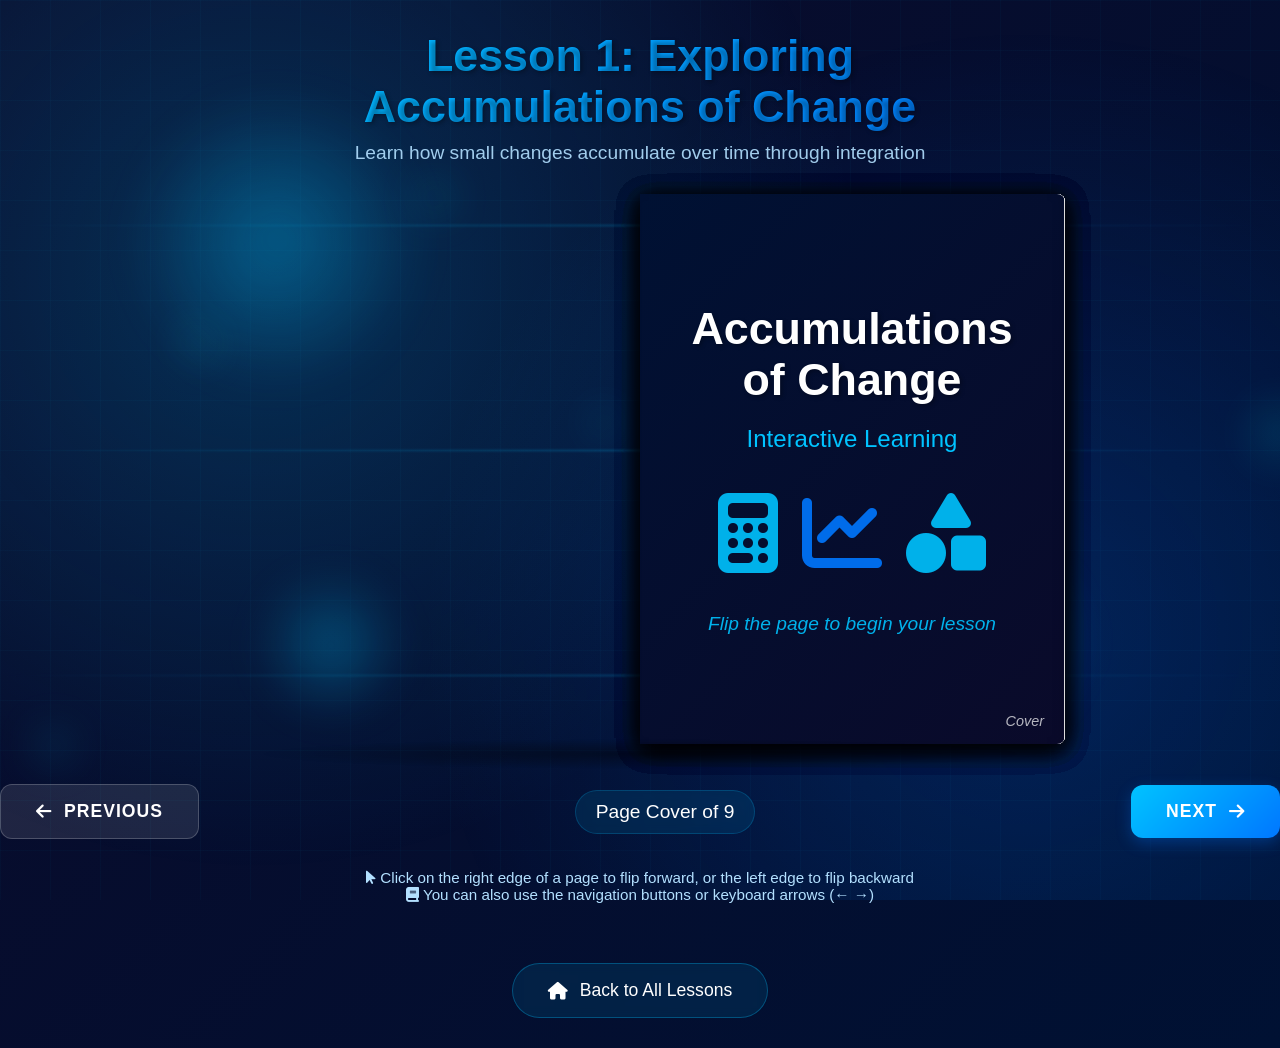
==== commit 25146f21: "Update lesson1.html" ====
--- a/lesson1.html
+++ b/lesson1.html
@@ -45,7 +45,7 @@
         </a>
     </div>
 
-    <script src="script.js"></script>
+    <script src="./script.js"></script>
     <script>
         // Lesson 1 content - Accumulations of Change
         const lesson1Pages = [
@@ -334,3 +334,4 @@
 </body>
 
 </html>
+
